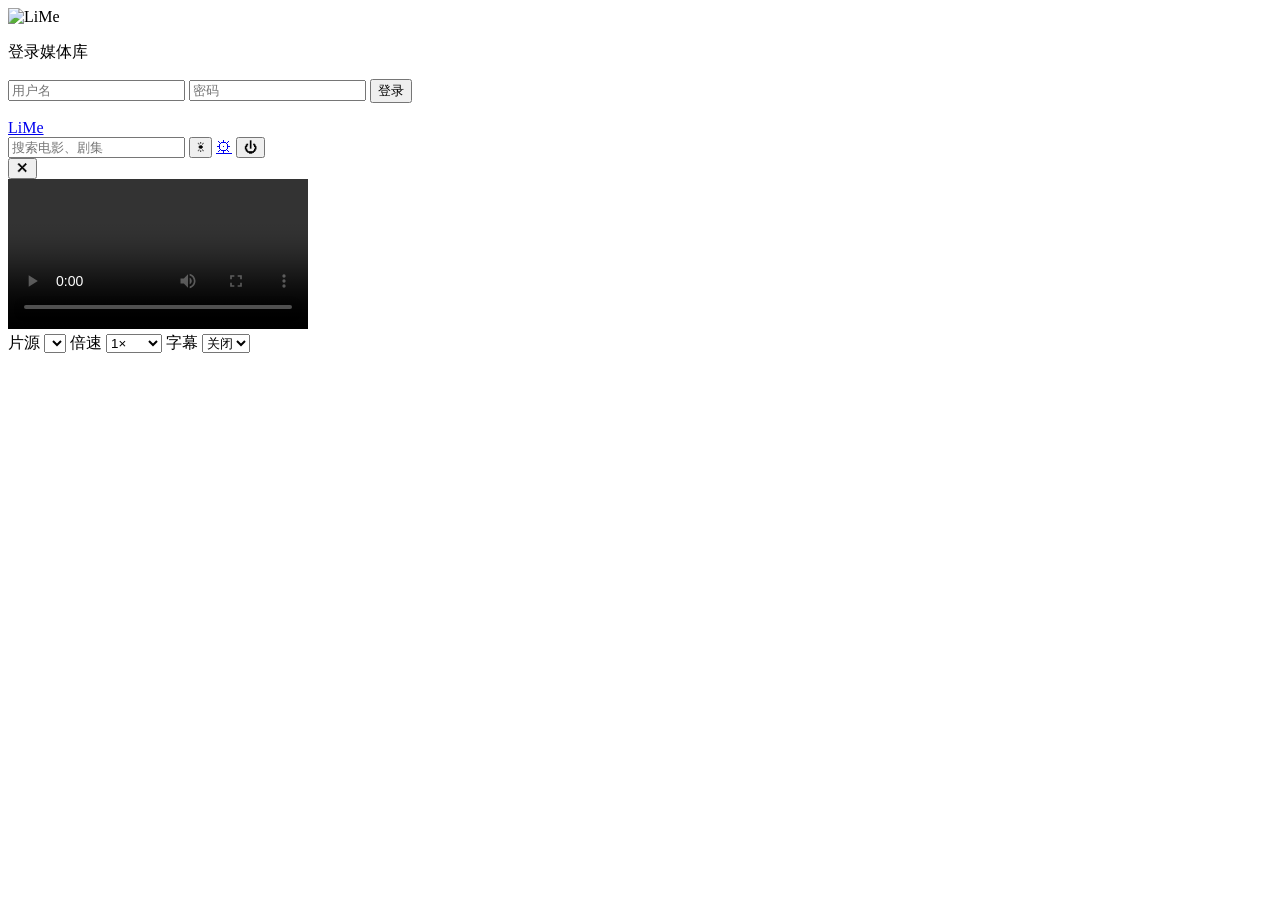
==== internal/webui/app/index.html @ 3447596a "feat: 首页媒体库封面卡片、库封面改版 - 首页新增「我的媒体」16:9 封面网格，顶栏不再堆媒体库文字链接 - 库封面 cover-v5：collage/minimal/latest 三种样式与" ====
<!doctype html>
<html lang="zh-CN">
<head>
  <meta charset="utf-8">
  <meta name="viewport" content="width=device-width, initial-scale=1">
  <title>LiMe</title>
  <link rel="icon" href="/Branding/logo.png">
  <link rel="stylesheet" href="/app/app.css?v=4">
</head>
<body>
  <div id="loadingBar" class="loading-bar"></div>

  <!-- 登录 -->
  <div id="login" class="login hidden">
    <form class="login-card" id="loginForm">
      <div class="logo"><img src="/Branding/logo.png" alt="LiMe"></div>
      <p class="muted">登录媒体库</p>
      <input id="luser" placeholder="用户名" autocomplete="username" required>
      <input id="lpass" type="password" placeholder="密码" autocomplete="current-password" required>
      <button class="btn primary" type="submit">登录</button>
      <p id="loginErr" class="err hidden"></p>
    </form>
  </div>

  <!-- 主界面 -->
  <div id="app" class="app hidden">
    <header class="topbar">
      <a class="brand" href="#/"><img src="/Branding/logo.png" alt="">LiMe<span id="brandVer" class="muted"></span></a>
      <nav id="nav"></nav>
      <div class="spacer"></div>
      <input id="search" placeholder="搜索电影、剧集">
      <button id="themeBtn" class="icon-btn" title="切换亮/暗主题">☀</button>
      <a class="icon-btn" href="/web/" title="运维面板">⚙</a>
      <span id="userName" class="muted"></span>
      <button id="logout" class="icon-btn" title="退出">⏻</button>
    </header>
    <main id="view"></main>
  </div>

  <!-- 播放器 -->
  <div id="player" class="player hidden">
    <div class="player-box">
      <div class="player-head">
        <span id="playerTitle"></span>
        <button id="playerClose" class="icon-btn">✕</button>
      </div>
      <video id="video" controls playsinline></video>
      <div class="player-foot">
        <div class="player-controls">
          <label>片源
            <select id="playerSrc"></select>
          </label>
          <label>倍速
            <select id="playerRate">
              <option value="0.75">0.75×</option>
              <option value="1" selected>1×</option>
              <option value="1.25">1.25×</option>
              <option value="1.5">1.5×</option>
              <option value="2">2×</option>
            </select>
          </label>
          <label>字幕
            <select id="playerSub"><option value="">关闭</option></select>
          </label>
          <span id="playerHint" class="muted"></span>
        </div>
      </div>
    </div>
  </div>

  <div id="toast" class="toast hidden"></div>
  <script src="/app/app.js?v=4"></script>
</body>
</html>
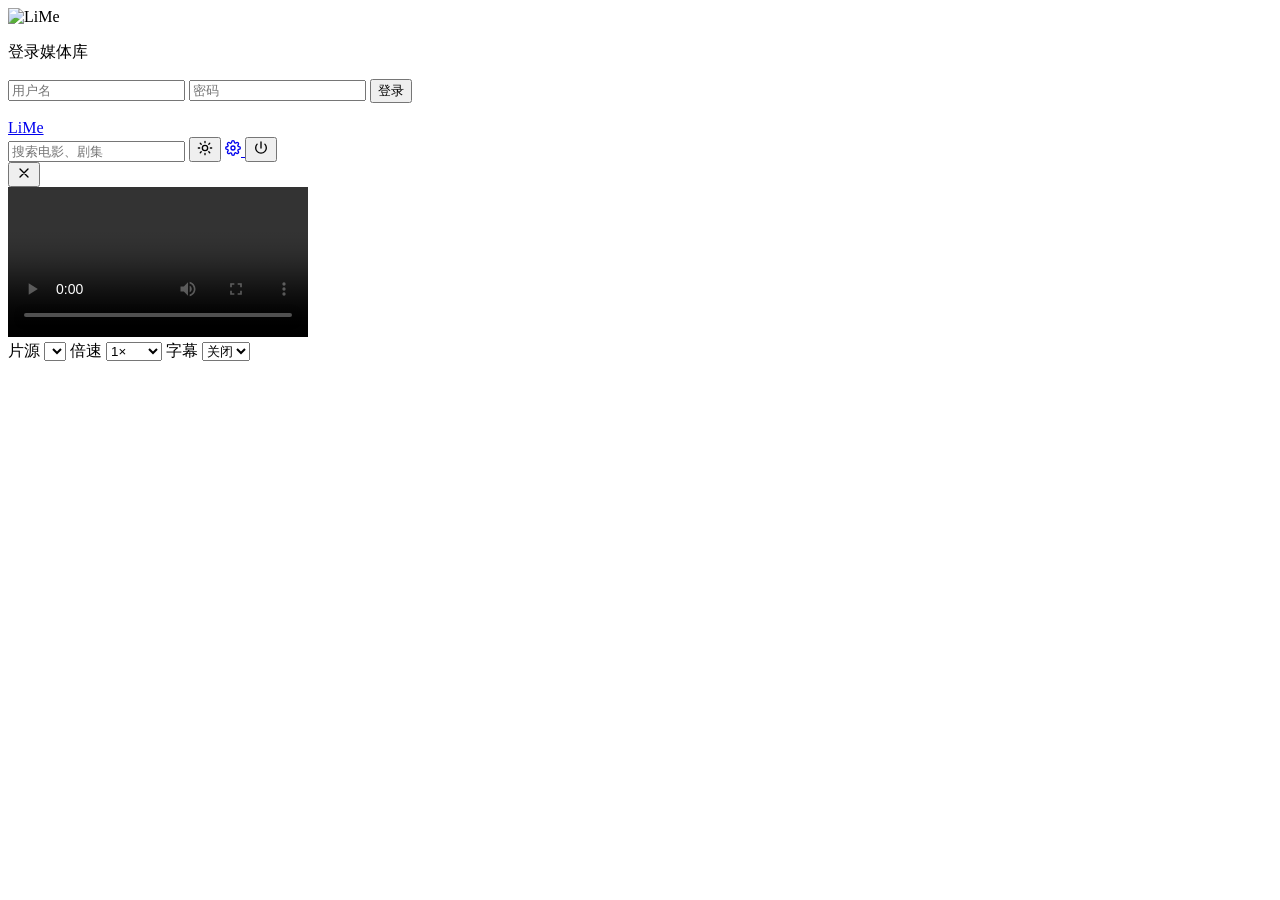
==== commit ad6341e0: "feat: 日志导出、运维面板限管理员、图标改内联 SVG - 日志页新增导出：GET /web/api/logs/export（管理员，text/plain 附件） - /web/ 非管理员登录后直" ====
--- a/internal/webui/app/index.html
+++ b/internal/webui/app/index.html
@@ -5,7 +5,7 @@
   <meta name="viewport" content="width=device-width, initial-scale=1">
   <title>LiMe</title>
   <link rel="icon" href="/Branding/logo.png">
-  <link rel="stylesheet" href="/app/app.css?v=4">
+  <link rel="stylesheet" href="/app/app.css?v=5">
 </head>
 <body>
   <div id="loadingBar" class="loading-bar"></div>
@@ -29,10 +29,16 @@
       <nav id="nav"></nav>
       <div class="spacer"></div>
       <input id="search" placeholder="搜索电影、剧集">
-      <button id="themeBtn" class="icon-btn" title="切换亮/暗主题">☀</button>
-      <a class="icon-btn" href="/web/" title="运维面板">⚙</a>
+      <button id="themeBtn" class="icon-btn" title="切换亮/暗主题" aria-label="切换主题">
+        <svg viewBox="0 0 24 24" width="16" height="16" fill="none" stroke="currentColor" stroke-width="2" stroke-linecap="round" stroke-linejoin="round" aria-hidden="true"><circle cx="12" cy="12" r="4"/><path d="M12 2v2M12 20v2M4.9 4.9l1.4 1.4M17.7 17.7l1.4 1.4M2 12h2M20 12h2M4.9 19.1l1.4-1.4M17.7 6.3l1.4-1.4"/></svg>
+      </button>
+      <a class="icon-btn" href="/web/" title="运维面板" aria-label="运维面板">
+        <svg viewBox="0 0 24 24" width="16" height="16" fill="none" stroke="currentColor" stroke-width="2" stroke-linecap="round" stroke-linejoin="round" aria-hidden="true"><circle cx="12" cy="12" r="3"/><path d="M19.4 15a1.65 1.65 0 0 0 .33 1.82l.06.06a2 2 0 1 1-2.83 2.83l-.06-.06a1.65 1.65 0 0 0-1.82-.33 1.65 1.65 0 0 0-1 1.51V21a2 2 0 1 1-4 0v-.09a1.65 1.65 0 0 0-1.08-1.51 1.65 1.65 0 0 0-1.82.33l-.06.06a2 2 0 1 1-2.83-2.83l.06-.06a1.65 1.65 0 0 0 .33-1.82 1.65 1.65 0 0 0-1.51-1H3a2 2 0 1 1 0-4h.09a1.65 1.65 0 0 0 1.51-1.08 1.65 1.65 0 0 0-.33-1.82l-.06-.06a2 2 0 1 1 2.83-2.83l.06.06a1.65 1.65 0 0 0 1.82.33H9a1.65 1.65 0 0 0 1-1.51V3a2 2 0 1 1 4 0v.09a1.65 1.65 0 0 0 1 1.51 1.65 1.65 0 0 0 1.82-.33l.06-.06a2 2 0 1 1 2.83 2.83l-.06.06a1.65 1.65 0 0 0-.33 1.82V9a1.65 1.65 0 0 0 1.51 1H21a2 2 0 1 1 0 4h-.09a1.65 1.65 0 0 0-1.51 1z"/></svg>
+      </a>
       <span id="userName" class="muted"></span>
-      <button id="logout" class="icon-btn" title="退出">⏻</button>
+      <button id="logout" class="icon-btn" title="退出" aria-label="退出">
+        <svg viewBox="0 0 24 24" width="16" height="16" fill="none" stroke="currentColor" stroke-width="2" stroke-linecap="round" stroke-linejoin="round" aria-hidden="true"><path d="M12 3v9"/><path d="M6.2 6.2a8 8 0 1 0 11.6 0"/></svg>
+      </button>
     </header>
     <main id="view"></main>
   </div>
@@ -42,7 +48,9 @@
     <div class="player-box">
       <div class="player-head">
         <span id="playerTitle"></span>
-        <button id="playerClose" class="icon-btn">✕</button>
+        <button id="playerClose" class="icon-btn" aria-label="关闭播放器">
+          <svg viewBox="0 0 24 24" width="16" height="16" fill="none" stroke="currentColor" stroke-width="2" stroke-linecap="round" stroke-linejoin="round" aria-hidden="true"><path d="M18 6 6 18M6 6l12 12"/></svg>
+        </button>
       </div>
       <video id="video" controls playsinline></video>
       <div class="player-foot">
@@ -69,6 +77,6 @@
   </div>
 
   <div id="toast" class="toast hidden"></div>
-  <script src="/app/app.js?v=4"></script>
+  <script src="/app/app.js?v=5"></script>
 </body>
 </html>
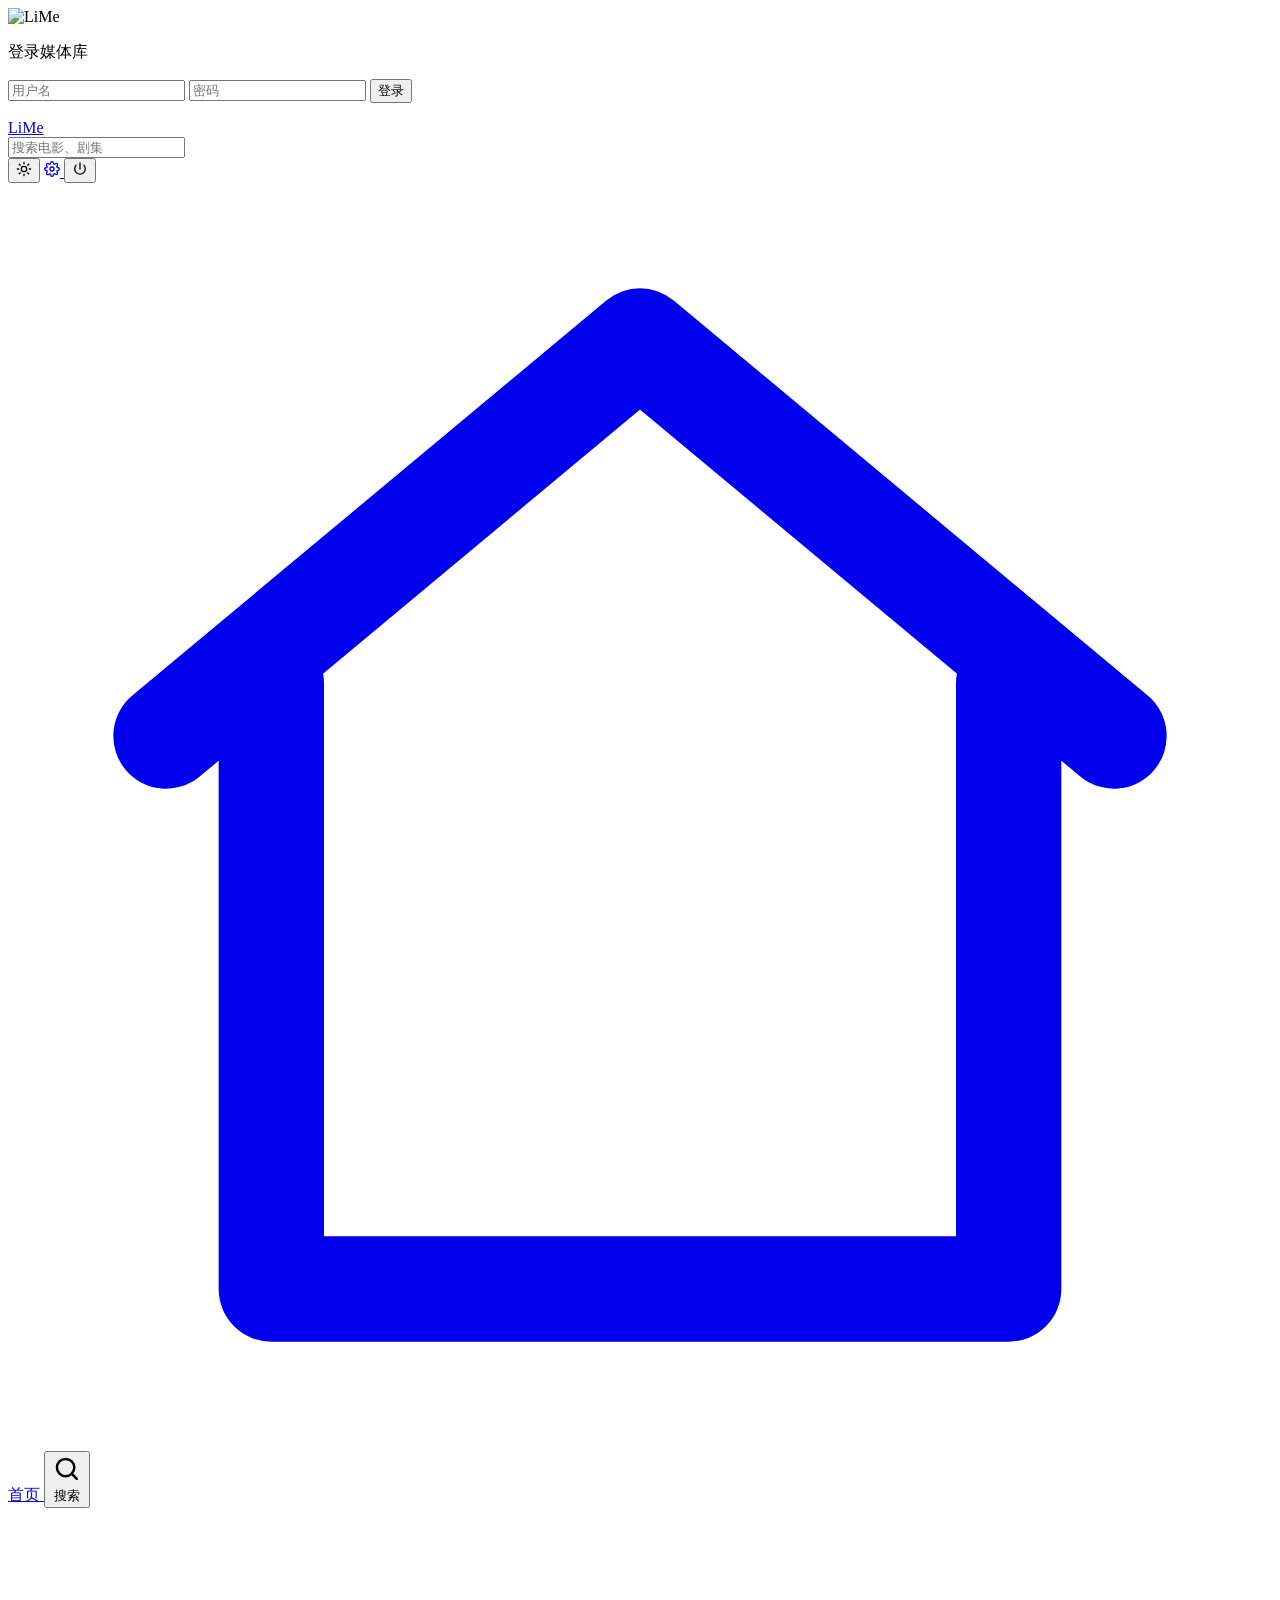
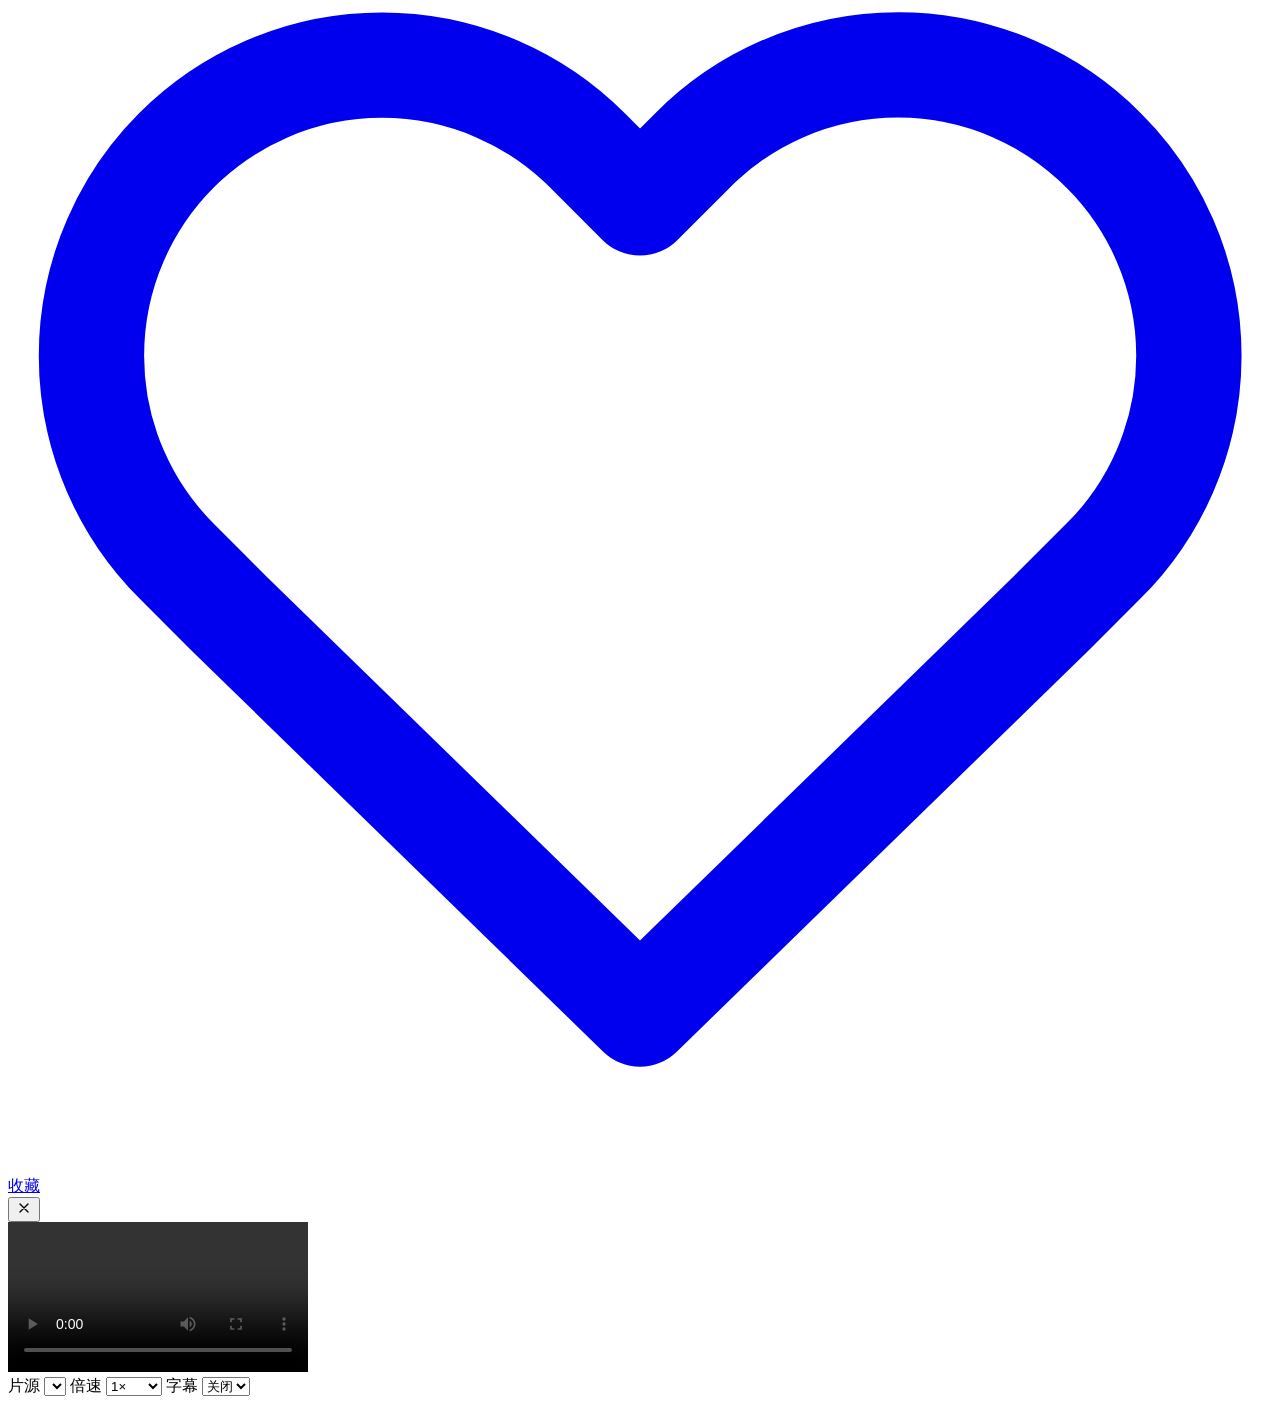
==== commit 34cb8d8e: "feat(webui): 继续观看统一剧集海报并重做手机端 - 单集 DTO 增加 SeriesPrimaryImageTag / SeriesPrimaryImageItemId - 继续观看及其他" ====
--- a/internal/webui/app/index.html
+++ b/internal/webui/app/index.html
@@ -2,10 +2,12 @@
 <html lang="zh-CN">
 <head>
   <meta charset="utf-8">
-  <meta name="viewport" content="width=device-width, initial-scale=1">
+  <meta name="viewport" content="width=device-width, initial-scale=1, viewport-fit=cover">
+  <meta name="theme-color" content="#070c09">
+  <meta name="color-scheme" content="dark light">
   <title>LiMe</title>
   <link rel="icon" href="/Branding/logo.png">
-  <link rel="stylesheet" href="/app/app.css?v=5">
+  <link rel="stylesheet" href="/app/app.css?v=6">
 </head>
 <body>
   <div id="loadingBar" class="loading-bar"></div>
@@ -28,19 +30,35 @@
       <a class="brand" href="#/"><img src="/Branding/logo.png" alt="">LiMe<span id="brandVer" class="muted"></span></a>
       <nav id="nav"></nav>
       <div class="spacer"></div>
-      <input id="search" placeholder="搜索电影、剧集">
-      <button id="themeBtn" class="icon-btn" title="切换亮/暗主题" aria-label="切换主题">
-        <svg viewBox="0 0 24 24" width="16" height="16" fill="none" stroke="currentColor" stroke-width="2" stroke-linecap="round" stroke-linejoin="round" aria-hidden="true"><circle cx="12" cy="12" r="4"/><path d="M12 2v2M12 20v2M4.9 4.9l1.4 1.4M17.7 17.7l1.4 1.4M2 12h2M20 12h2M4.9 19.1l1.4-1.4M17.7 6.3l1.4-1.4"/></svg>
-      </button>
-      <a class="icon-btn" href="/web/" title="运维面板" aria-label="运维面板">
-        <svg viewBox="0 0 24 24" width="16" height="16" fill="none" stroke="currentColor" stroke-width="2" stroke-linecap="round" stroke-linejoin="round" aria-hidden="true"><circle cx="12" cy="12" r="3"/><path d="M19.4 15a1.65 1.65 0 0 0 .33 1.82l.06.06a2 2 0 1 1-2.83 2.83l-.06-.06a1.65 1.65 0 0 0-1.82-.33 1.65 1.65 0 0 0-1 1.51V21a2 2 0 1 1-4 0v-.09a1.65 1.65 0 0 0-1.08-1.51 1.65 1.65 0 0 0-1.82.33l-.06.06a2 2 0 1 1-2.83-2.83l.06-.06a1.65 1.65 0 0 0 .33-1.82 1.65 1.65 0 0 0-1.51-1H3a2 2 0 1 1 0-4h.09a1.65 1.65 0 0 0 1.51-1.08 1.65 1.65 0 0 0-.33-1.82l-.06-.06a2 2 0 1 1 2.83-2.83l.06.06a1.65 1.65 0 0 0 1.82.33H9a1.65 1.65 0 0 0 1-1.51V3a2 2 0 1 1 4 0v.09a1.65 1.65 0 0 0 1 1.51 1.65 1.65 0 0 0 1.82-.33l.06-.06a2 2 0 1 1 2.83 2.83l-.06.06a1.65 1.65 0 0 0-.33 1.82V9a1.65 1.65 0 0 0 1.51 1H21a2 2 0 1 1 0 4h-.09a1.65 1.65 0 0 0-1.51 1z"/></svg>
-      </a>
-      <span id="userName" class="muted"></span>
-      <button id="logout" class="icon-btn" title="退出" aria-label="退出">
-        <svg viewBox="0 0 24 24" width="16" height="16" fill="none" stroke="currentColor" stroke-width="2" stroke-linecap="round" stroke-linejoin="round" aria-hidden="true"><path d="M12 3v9"/><path d="M6.2 6.2a8 8 0 1 0 11.6 0"/></svg>
-      </button>
+      <input id="search" type="search" placeholder="搜索电影、剧集" enterkeyhint="search" inputmode="search">
+      <div class="topbar-actions">
+        <button id="themeBtn" class="icon-btn" title="切换亮/暗主题" aria-label="切换主题">
+          <svg viewBox="0 0 24 24" width="16" height="16" fill="none" stroke="currentColor" stroke-width="2" stroke-linecap="round" stroke-linejoin="round" aria-hidden="true"><circle cx="12" cy="12" r="4"/><path d="M12 2v2M12 20v2M4.9 4.9l1.4 1.4M17.7 17.7l1.4 1.4M2 12h2M20 12h2M4.9 19.1l1.4-1.4M17.7 6.3l1.4-1.4"/></svg>
+        </button>
+        <a class="icon-btn" href="/web/" title="运维面板" aria-label="运维面板">
+          <svg viewBox="0 0 24 24" width="16" height="16" fill="none" stroke="currentColor" stroke-width="2" stroke-linecap="round" stroke-linejoin="round" aria-hidden="true"><circle cx="12" cy="12" r="3"/><path d="M19.4 15a1.65 1.65 0 0 0 .33 1.82l.06.06a2 2 0 1 1-2.83 2.83l-.06-.06a1.65 1.65 0 0 0-1.82-.33 1.65 1.65 0 0 0-1 1.51V21a2 2 0 1 1-4 0v-.09a1.65 1.65 0 0 0-1.08-1.51 1.65 1.65 0 0 0-1.82.33l-.06.06a2 2 0 1 1-2.83-2.83l.06-.06a1.65 1.65 0 0 0 .33-1.82 1.65 1.65 0 0 0-1.51-1H3a2 2 0 1 1 0-4h.09a1.65 1.65 0 0 0 1.51-1.08 1.65 1.65 0 0 0-.33-1.82l-.06-.06a2 2 0 1 1 2.83-2.83l.06.06a1.65 1.65 0 0 0 1.82.33H9a1.65 1.65 0 0 0 1-1.51V3a2 2 0 1 1 4 0v.09a1.65 1.65 0 0 0 1 1.51 1.65 1.65 0 0 0 1.82-.33l.06-.06a2 2 0 1 1 2.83 2.83l-.06.06a1.65 1.65 0 0 0-.33 1.82V9a1.65 1.65 0 0 0 1.51 1H21a2 2 0 1 1 0 4h-.09a1.65 1.65 0 0 0-1.51 1z"/></svg>
+        </a>
+        <span id="userName" class="muted"></span>
+        <button id="logout" class="icon-btn" title="退出" aria-label="退出">
+          <svg viewBox="0 0 24 24" width="16" height="16" fill="none" stroke="currentColor" stroke-width="2" stroke-linecap="round" stroke-linejoin="round" aria-hidden="true"><path d="M12 3v9"/><path d="M6.2 6.2a8 8 0 1 0 11.6 0"/></svg>
+        </button>
+      </div>
     </header>
     <main id="view"></main>
+    <nav id="mobileNav" class="mobile-nav" aria-label="移动导航">
+      <a href="#/" data-mnav="home">
+        <svg viewBox="0 0 24 24" fill="none" stroke="currentColor" stroke-width="2" stroke-linecap="round" stroke-linejoin="round" aria-hidden="true"><path d="M3 10.5 12 3l9 7.5"/><path d="M5 9.5V21h14V9.5"/></svg>
+        <span>首页</span>
+      </a>
+      <button type="button" id="mobileSearchBtn" data-mnav="search">
+        <svg viewBox="0 0 24 24" fill="none" stroke="currentColor" stroke-width="2" stroke-linecap="round" stroke-linejoin="round" aria-hidden="true"><circle cx="11" cy="11" r="7"/><path d="m20 20-3.5-3.5"/></svg>
+        <span>搜索</span>
+      </button>
+      <a href="#/favorites" data-mnav="favorites">
+        <svg viewBox="0 0 24 24" fill="none" stroke="currentColor" stroke-width="2" stroke-linecap="round" stroke-linejoin="round" aria-hidden="true"><path d="M20.8 4.6a5.5 5.5 0 0 0-7.8 0L12 5.6l-1-1a5.5 5.5 0 0 0-7.8 7.8l1 1L12 21l7.8-7.6 1-1a5.5 5.5 0 0 0 0-7.8z"/></svg>
+        <span>收藏</span>
+      </a>
+    </nav>
   </div>
 
   <!-- 播放器 -->
@@ -77,6 +95,6 @@
   </div>
 
   <div id="toast" class="toast hidden"></div>
-  <script src="/app/app.js?v=5"></script>
+  <script src="/app/app.js?v=6"></script>
 </body>
 </html>
